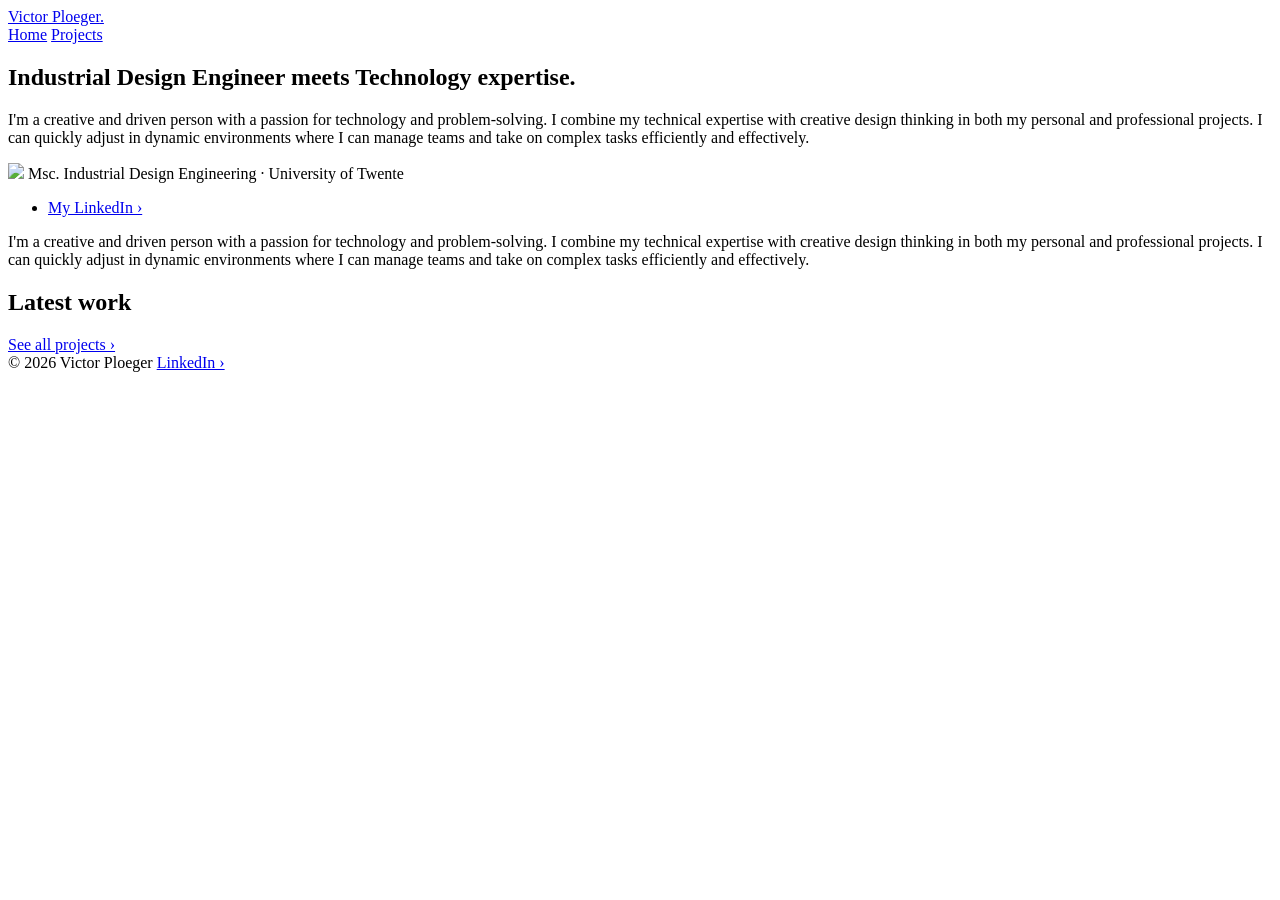
==== index.html @ f79a2fb4 "Add files via upload" ====
<!DOCTYPE html>
<html lang="en">
<head>
  <meta charset="UTF-8" />
  <meta name="viewport" content="width=device-width, initial-scale=1.0" />
  <title>Victor Ploeger - Portfolio</title>
  <meta name="description" content="Portfolio of Victor Ploeger." />
  <link rel="icon" type="image/png" href="assets/dot.png">
  <link rel="preconnect" href="https://fonts.googleapis.com" />
  <link rel="preconnect" href="https://fonts.gstatic.com" crossorigin />
  <link
    href="https://fonts.googleapis.com/css2?family=Fraunces:ital,wght@0,500;0,600;1,500&family=Karla:wght@400;500;700&display=swap"
    rel="stylesheet"
  />
  <link rel="stylesheet" href="css/style.css" />
</head>
<body>

  <header class="site-header">
    <div class="wrap">
      <a class="site-name" href="index.html">Victor Ploeger<span class="dot">.</span></a>
      <nav class="site-nav">
        <a href="index.html" aria-current="page">Home</a>
        <a href="projects.html">Projects</a>
      </nav>
    </div>
  </header>

  <main>
  
     <section class="hero wrap">
      <div class="hero-main">
        <h1 class="hero-lede">
          <span class="accent">Industrial Design Engineer</span>
		  meets
          <span class="accent">Technology expertise</span>.
        </h1>
		
		<p>I'm a creative and driven person with a passion
for technology and problem-solving. I combine
my technical expertise with creative design
thinking in both my personal and professional
projects. I can quickly adjust in
dynamic environments where I can manage
teams and take on complex tasks efficiently
and effectively.</p>

      </div>
	  
	  
      <div class="hero-aside">
		  <img
			class="hero-photo"
			src="assets/CVfoto.jpg"
		  />
		<span class="hero-role">Msc. Industrial Design Engineering &middot; University of Twente</span>
        <ul class="contact-list">
          <li><a href="https://www.linkedin.com/in/victorploeger" target="_blank" rel="noopener">My LinkedIn &rsaquo;</a></li>
        </ul>
        
      </div>
	  
    </section>
	<div class="hero-description">
	  <p>I'm a creative and driven person with a passion
for technology and problem-solving. I combine
my technical expertise with creative design
thinking in both my personal and professional
projects. I can quickly adjust in
dynamic environments where I can manage
teams and take on complex tasks efficiently
and effectively.</p>

      </div>

    <section class="featured wrap">
      <div class="section-heading">
        <h2>Latest work</h2>
        <a class="see-all" href="projects.html">See all projects &rsaquo;</a>
      </div>
      <div class="project-list" id="featured-grid">
        <!-- Filled in automatically from js/projects-data.js -->
      </div>
    </section>
  </main>

  <footer class="site-footer">
    <div class="wrap">
      <span>&copy; 2026 Victor Ploeger</span>
      <a href="https://www.linkedin.com/in/victorploeger" target="_blank" rel="noopener">LinkedIn &rsaquo;</a>
    </div>
  </footer>

  <dialog class="project-dialog" id="project-dialog">
    <div class="dialog-inner">
      <button class="dialog-close" id="dialog-close" type="button" aria-label="Close">&times;</button>
      <div id="dialog-gallery"></div>
      <div class="dialog-meta" id="dialog-meta"></div>
      <h2 class="dialog-title" id="dialog-title"></h2>
      <span class="dialog-role" id="dialog-role"></span>
      <div class="dialog-body" id="dialog-body"></div>
      <div class="tags dialog-tags" id="dialog-tags"></div>
      <div class="dialog-links" id="dialog-links"></div>
    </div>
  </dialog>
  <dialog class="lightbox" id="lightbox">
  <button class="dialog-close" id="lightbox-close" type="button" aria-label="Close">&times;</button>
  <img id="lightbox-img" src="" alt="" />
</dialog>

  <script src="js/projects-data.js"></script>
  <script src="js/render.js"></script>
</body>
</html>
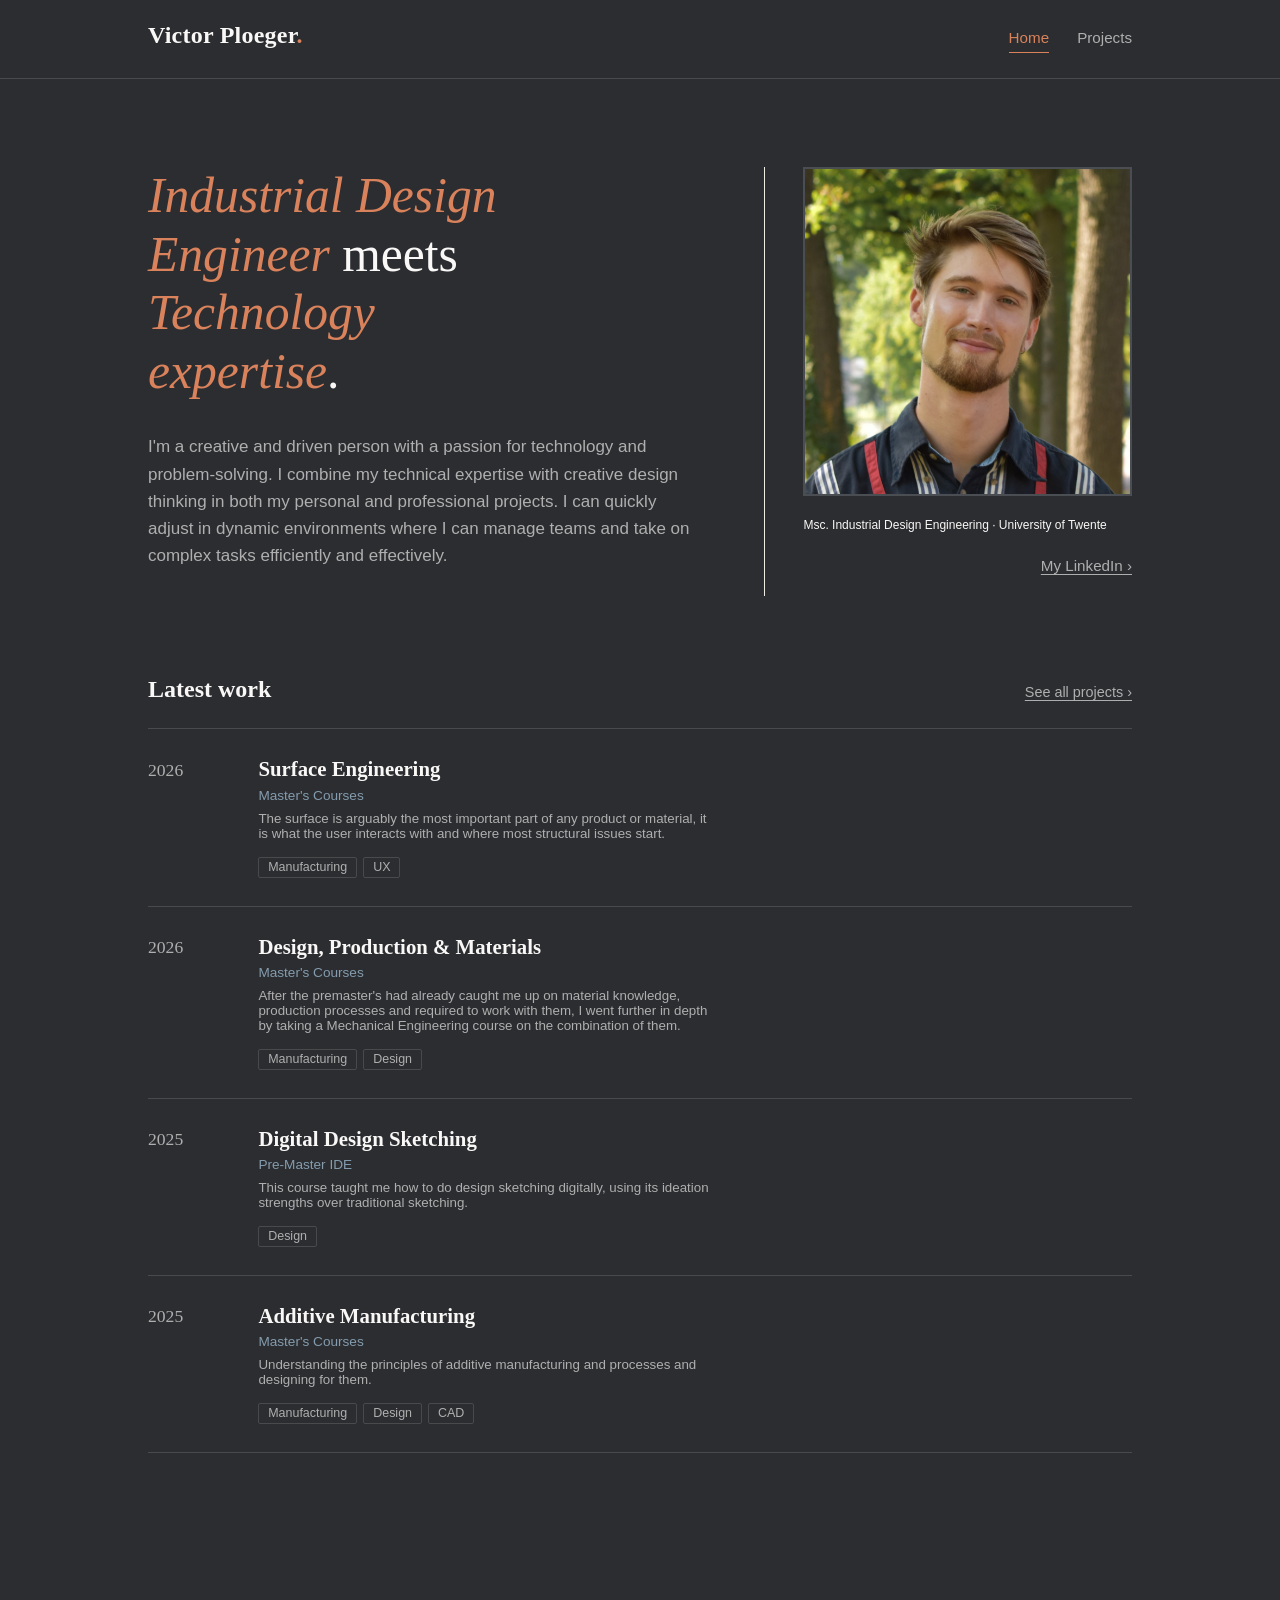
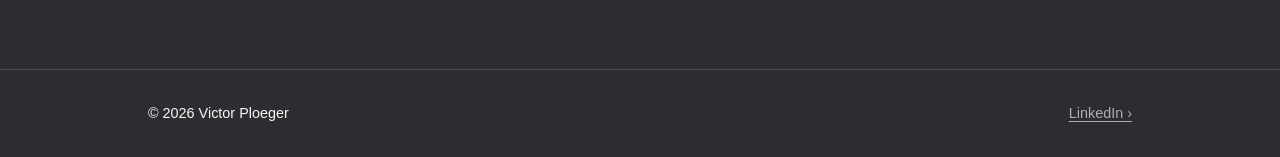
==== commit 8851ca47: "Fix first push" ====
--- a/index.html
+++ b/index.html
@@ -51,7 +51,7 @@
       <div class="hero-aside">
 		  <img
 			class="hero-photo"
-			src="assets/CVfoto.jpg"
+			src="assets/CVfoto.JPG"
 		  />
 		<span class="hero-role">Msc. Industrial Design Engineering &middot; University of Twente</span>
         <ul class="contact-list">
--- a/css/style.css
+++ b/css/style.css
@@ -0,0 +1,728 @@
+/* ---------------------------------------------------------------
+   Portfolio stylesheet — dark theme
+   -----------------------------------------------------------------
+   The six brand colours are defined once at the top. Below them,
+   a small set of semantic tokens (--bg, --surface, --text, etc.)
+   map those colours onto dark-mode roles — edit the mapping there
+   if you want to reassign what does what.
+----------------------------------------------------------------*/
+
+:root {
+  /* Brand palette */
+  --charcoal: #2B2D30;
+  --charcoal-soft: #4A4D52;
+  --offwhite: #F9F8F6;
+  --cream: #EFECE6;
+  --terracotta: #D9825B;
+  --slate: #849cae;
+
+  /* Semantic roles (dark theme) */
+  --bg: var(--charcoal);
+  --surface: var(--charcoal-soft);       /* cards, dialog, hover fills */
+  --text: var(--offwhite);
+  --text-muted: rgba(249, 248, 246, 0.64);
+  --border: rgba(249, 248, 246, 0.14);
+  --accent: var(--terracotta);
+  --accent-2: var(--slate);
+
+  /* Type */
+  --font-display: "Fraunces", Georgia, serif;
+  --font-body: "Karla", "Segoe UI", sans-serif;
+
+  /* Layout */
+  --content-width: 1080px;
+  --gutter: clamp(1.5rem, 4vw, 3rem);
+}
+
+* {
+  box-sizing: border-box;
+}
+
+html {
+  scroll-behavior: smooth;
+}
+
+body {
+  margin: 0;
+  background: var(--bg);
+  color: var(--text);
+  font-family: var(--font-body);
+  font-size: 17px;
+  line-height: 1.6;
+  -webkit-font-smoothing: antialiased;
+}
+
+body.dialog-open {
+  overflow: hidden;
+}
+
+img {
+  max-width: 100%;
+  display: block;
+}
+
+a {
+  color: var(--accent-2);
+  text-decoration-color: rgba(107, 135, 158, 0.5);
+  text-underline-offset: 3px;
+}
+
+a:hover {
+  text-decoration-color: currentColor;
+}
+
+a:focus-visible,
+button:focus-visible {
+  outline: 2px solid var(--accent-2);
+  outline-offset: 3px;
+}
+
+h1, h2, h3 {
+  font-family: var(--font-display);
+  font-weight: 600;
+  line-height: 1.15;
+  margin: 0;
+  color: var(--text);
+}
+
+p {
+  margin: 0 0 1rem;
+  max-width: 62ch;
+  color: var(--text-muted);
+}
+
+/* ---------------- Layout shell ---------------- */
+
+.wrap {
+  max-width: var(--content-width);
+  margin: 0 auto;
+  padding: 0 var(--gutter);
+}
+
+header.site-header {
+  padding: 1rem 0 1.5rem;
+  border-bottom: 1px solid var(--border);
+}
+
+header.site-header .wrap {
+  display: flex;
+  align-items: baseline;
+  justify-content: space-between;
+  gap: 1rem;
+}
+
+.site-name {
+  font-family: var(--font-display);
+  font-size: 1.5rem;
+  font-weight: 600;
+  color: var(--text);
+  text-decoration: none;
+  letter-spacing: 0.01em;
+}
+
+.site-name:hover {
+  color: var(--terracotta);
+}
+
+.site-name .dot {
+  color: var(--terracotta);
+}
+
+.site-name:hover .dot {
+  color: var(--text);
+}
+
+nav.site-nav {
+  display: flex;
+  gap: 1.75rem;
+}
+
+nav.site-nav a {
+  color: var(--text-muted);
+  font-size: 0.95rem;
+  text-decoration: none;
+  border-bottom: 1px solid transparent;
+  padding-bottom: 2px;
+  transition: border-color 0.15s ease, color 0.15s ease;
+}
+
+nav.site-nav a:hover,
+nav.site-nav a[aria-current="page"] {
+  color: var(--accent);
+  border-bottom-color: var(--accent);
+}
+
+footer.site-footer {
+  border-top: 1px solid var(--border);
+  margin-top: 5rem;
+  padding: 2rem 0 2rem;
+  color: var(--offwhite-soft);
+  font-size: 0.9rem;
+}
+
+footer.site-footer .wrap {
+  display: flex;
+  flex-wrap: wrap;
+  justify-content: space-between;
+  gap: 0.75rem;
+}
+
+footer.site-footer a {
+  color: var(--text-muted);
+  text-decoration: underline;
+}
+
+footer.site-footer a:hover {
+  color: var(--accent);
+}
+
+/* ---------------- Home: hero ---------------- */
+
+.hero {
+  padding-top: clamp(3rem, 8vw, 5.5rem);
+  padding-bottom: 4rem;
+  display: grid;
+  grid-template-columns: 1.5fr 1fr;
+  gap: clamp(2rem, 5vw, 4rem);
+}
+
+.hero-main {
+  display: flex;
+  flex-direction: column;
+}
+
+.hero img{
+	border: 2px solid var(--surface);
+}
+
+.hero-main p{
+	margin-top: 2rem;
+}
+
+.hero-lede {
+  font-family: var(--font-display);
+  font-size: clamp(2.1rem, 4.4vw, 3.1rem);
+  font-weight: 500;
+  line-height: 1.18;
+  max-width: 16ch;
+}
+
+.hero-lede .accent {
+  color: var(--terracotta);
+  font-style: italic;
+}
+
+.hero-aside {
+display: flex;
+  flex-direction: column;
+  border-left: 1px solid var(--cream);
+  padding-left: clamp(1.5rem, 3vw, 2.5rem);
+}
+
+.hero-aside p {
+  color: var(--text);
+  font-style: italic;
+  font-size: 0.98rem;
+}
+
+.hero-role {
+  display: block;
+  margin-top: 1.25rem;
+  font-size: 0.75rem;
+  color: var(--offwhite-soft);
+}
+
+
+.contact-list {
+  list-style: none;
+  padding: 0;
+  text-align: right;
+}
+
+.contact-list a {
+  color: var(--text-muted);
+  text-decoration: underline;
+  font-size: 0.95rem;
+}
+
+.contact-list a:hover {
+  color: var(--terracotta);
+}
+
+.hero-description {
+	display: none;
+}
+
+/* ---------------- Home: featured work ---------------- */
+
+.section-heading {
+  display: flex;
+  align-items: baseline;
+  justify-content: space-between;
+  gap: 1rem;
+  margin-bottom: 1.5rem;
+}
+
+.section-heading h2 {
+  font-size: 1.5rem;
+}
+
+.section-heading .see-all {
+  font-size: 0.9rem;
+  white-space: nowrap;
+  color: var(--text-muted);
+  text-decoration: underline;
+}
+
+.section-heading .see-all:hover {
+  color: var(--accent);
+}
+
+section.featured {
+  padding-top: 1rem;
+  padding-bottom: 4.5rem;
+}
+
+.featured-grid {
+  display: grid;
+  grid-template-columns: repeat(auto-fit, minmax(260px, 1fr));
+  gap: 1.5rem;
+}
+
+.featured-card {
+  border: 1px solid var(--border);
+  background: var(--surface);
+  padding: 1.5rem;
+  display: flex;
+  flex-direction: column;
+  gap: 0.6rem;
+  text-align: left;
+  font-family: inherit;
+  color: inherit;
+  cursor: pointer;
+  transition: border-color 0.15s ease, transform 0.15s ease;
+}
+
+.featured-card:hover {
+  border-color: var(--accent);
+}
+
+.featured-card h3 {
+  font-size: 1.15rem;
+}
+
+.featured-card .meta {
+  font-size: 0.8rem;
+  color: var(--text-muted);
+}
+
+.featured-card p {
+  color: var(--text-muted);
+  font-size: 0.95rem;
+  margin-bottom: 0.25rem;
+}
+
+.featured-card .tags {
+  margin-top: auto;
+}
+
+/* ---------------- Tags ---------------- */
+
+.tags {
+  list-style: none;
+  margin: 0;
+  padding: 0;
+  display: flex;
+  flex-wrap: wrap;
+  gap: 0.4rem;
+}
+
+.tag {
+  font-size: 0.78rem;
+  color: var(--text-muted);
+  border: 1px solid var(--border);
+  padding: 0.15rem 0.55rem;
+  border-radius: 2px;
+}
+
+/* ---------------- Projects index ---------------- */
+
+.page-intro {
+  padding: clamp(2.5rem, 6vw, 3.5rem) 0 1rem;
+}
+
+.page-intro h1 {
+  font-size: clamp(2rem, 4vw, 2.6rem);
+}
+
+.page-intro p {
+  color: var(--text-muted);
+  margin-top: 0.75rem;
+}
+
+.page-intro .highlight {
+  color: var(--cream);
+  font-style: italic;
+}
+
+.filter-bar {
+  display: flex;
+  flex-wrap: wrap;
+  gap: 0.5rem;
+  padding: 0.5rem 0 2.5rem;
+}
+
+.filter-chip {
+  font-family: var(--font-body);
+  font-size: 0.85rem;
+  color: var(--text-muted);
+  background: transparent;
+  border: 1px solid var(--border);
+  padding: 0.35rem 0.85rem;
+  border-radius: 2px;
+  cursor: pointer;
+  transition: background 0.15s ease, color 0.15s ease, border-color 0.15s ease;
+}
+
+.filter-chip:hover {
+  border-color: var(--accent);
+  color: var(--accent);
+}
+
+.filter-chip[aria-pressed="true"] {
+  background: var(--accent);
+  border-color: var(--accent);
+  color: var(--charcoal);
+}
+
+.project-list {
+  border-top: 1px solid var(--border);
+  padding-bottom: 4rem;
+}
+
+.project-row {
+  display: grid;
+  grid-template-columns: 4.5rem 1fr;
+  gap: clamp(1rem, 3vw, 2.5rem);
+  width: 100%;
+  padding: 1.75rem 0;
+  border-bottom: 1px solid var(--border);
+  background: transparent;
+  border-left: none;
+  border-right: none;
+  border-top: none;
+  text-align: left;
+  font-family: inherit;
+  color: inherit;
+  cursor: pointer;
+}
+
+.project-row:hover h3 {
+  color: var(--accent);
+}
+
+.project-row .year {
+  font-family: var(--font-display);
+  font-size: 1.1rem;
+  color: var(--text-muted);
+  padding-top: 0.15rem;
+}
+
+.project-row h3 {
+  font-size: 1.3rem;
+  margin-bottom: 0.4rem;
+  transition: color 0.15s ease;
+}
+
+.project-row .role {
+  font-size: 0.85rem;
+  color: var(--accent-2);
+  margin-bottom: 0.5rem;
+  display: block;
+}
+
+.project-row p {
+  color: var(--text-muted);
+}
+
+.project-row .tags {
+  margin: 0.75rem 0 0;
+}
+
+.project-row.is-hidden {
+  display: none;
+}
+
+.empty-state {
+  padding: 2.5rem 0;
+  color: var(--text-muted);
+  font-style: italic;
+}
+
+/* ---------------- Buttons ---------------- */
+
+.btn {
+  display: inline-block;
+  font-family: var(--font-body);
+  font-size: 0.9rem;
+  text-decoration: none;
+  padding: 0.6rem 1.2rem;
+  border: 1px solid var(--accent);
+  color: var(--accent);
+  border-radius: 2px;
+  transition: background 0.15s ease, color 0.15s ease;
+}
+
+.btn:hover {
+  background: var(--accent);
+  color: var(--charcoal);
+}
+
+/* ---------------- Project dialog ---------------- */
+
+.project-dialog {
+  width: min(800px, calc(100vw - 2.5rem));
+  max-height: calc(100vh - 4rem);
+  padding: 0;
+  border: 1px solid var(--border);
+  border-radius: 3px;
+  background: var(--bg);
+  color: var(--text);
+  overflow: hidden;
+}
+
+.project-dialog::backdrop {
+  background: rgba(20, 20, 21, 0.68);
+}
+
+.dialog-inner {
+  padding: clamp(1.5rem, 4vw, 2.5rem);
+  max-height: calc(100vh - 4rem);
+  overflow-y: auto;
+}
+
+.dialog-close {
+  position: sticky;
+  top: 0;
+  float: right;
+  background: var(--surface);
+  border: 1px solid var(--border);
+  color: var(--text);
+  width: 2.1rem;
+  height: 2.1rem;
+  border-radius: 2px;
+  font-size: 1.1rem;
+  line-height: 1;
+  cursor: pointer;
+  margin-left: 1rem;
+}
+
+.dialog-close:hover {
+  border-color: var(--accent);
+  color: var(--accent);
+}
+
+.dialog-gallery {
+  display: grid;
+  grid-template-columns: repeat(auto-fit, minmax(160px, 1fr));
+  gap: 0.6rem;
+  margin: 0 0 1.5rem;
+}
+
+.dialog-gallery img {
+  width: 100%;
+  height: 100%;
+
+  object-fit: cover;
+  border-radius: 2px;
+  border: none;
+}
+
+.dialog-gallery video {
+  width: 100%;
+  max-height: 300px;
+  border-radius: 2px;
+  border: none;
+}
+
+.dialog-meta {
+  font-size: 0.85rem;
+  color: var(--text-muted);
+  margin-bottom: 0.25rem;
+}
+
+.dialog-role {
+  font-size: 0.9rem;
+  color: var(--accent-2);
+  display: block;
+  margin-bottom: 1rem;
+}
+
+.dialog-title {
+  font-size: clamp(1.5rem, 3.5vw, 2rem);
+  margin-bottom: 0.35rem;
+  padding-right: 3rem;
+}
+
+.dialog-body p {
+  color: var(--text-muted);
+}
+
+.dialog-body p:last-child {
+  margin-bottom: 0;
+}
+
+.dialog-tags {
+  margin: 1.25rem 0;
+}
+
+.dialog-links {
+  display: flex;
+  flex-wrap: wrap;
+  gap: 0.75rem;
+  margin-top: 1.5rem;
+}
+
+
+/* ---------------- Zoomable image ---------------- */
+.zoomable {
+  position: relative;
+  display: inline-block;
+  padding: 0;
+  border: none;
+  background: none;
+  cursor: pointer;
+}
+
+.zoomable::after {
+  content: "";
+  position: absolute;
+  inset: 0;
+  background: rgba(43, 45, 48, 0.55);
+  opacity: 0;
+  transition: opacity 0.15s ease;
+}
+
+.zoomable::before {
+  content: "";
+  position: absolute;
+  top: 50%;
+  left: 50%;
+  width: 2rem;
+  height: 2rem;
+  transform: translate(-50%, -50%);
+  opacity: 0;
+  transition: opacity 0.15s ease;
+  z-index: 1;
+  background-image: url("data:image/svg+xml,%3Csvg xmlns='http://www.w3.org/2000/svg' viewBox='0 0 24 24' fill='none' stroke='%23F9F8F6' stroke-width='2'%3E%3Ccircle cx='11' cy='11' r='7'/%3E%3Cline x1='21' y1='21' x2='16.65' y2='16.65'/%3E%3C/svg%3E");
+  background-repeat: no-repeat;
+  background-position: center;
+  background-size: contain;
+}
+
+.zoomable:hover::after,
+.zoomable:hover::before {
+  opacity: 1;
+}
+
+.lightbox {
+  border: none;
+  background: transparent;
+  padding: 0;
+  max-width: 90vw;
+  max-height: 90vh;
+}
+
+.lightbox::backdrop {
+  background: rgba(20, 20, 21, 0.85);
+}
+
+.lightbox img {
+  max-width: 90vw;
+  max-height: 90vh;
+  object-fit: contain;
+  display: block;
+}
+
+.lightbox .dialog-close {
+  position: fixed;
+  top: 1.5rem;
+  right: 1.5rem;
+}
+
+/* ---------------- Responsive ---------------- */
+
+@media (max-width: 700px) {
+
+
+  .hero-body,
+  .page-intro, .hero-lede {
+    text-align: center;
+  }
+
+  .hero {
+    margin: 0 auto;
+	padding-left: 1rem;
+	padding-right: 1rem;
+	grid-template-columns: 1fr 1fr;
+  }
+
+  .hero-photo {
+    margin-left: auto;
+    margin-right: auto;
+	margin-top: auto;
+  }
+  
+  .hero-main p{
+	display: none;
+}
+
+.contact-list {
+  display: none;
+}
+
+.hero-description {
+	margin: 0 auto;
+	padding-left: 3rem;
+	padding-right: 2rem;
+	padding-bottom: 2rem;
+	display: block;
+}
+
+  .section-heading {
+	padding-left: 3rem;
+	padding-right: 2rem;
+  }
+
+  .featured-grid,
+  .filter-bar {
+    justify-content: center;
+  }
+
+  .project-row {
+	padding-left: 3rem;
+	padding-right: 2rem;
+    grid-template-columns: 1fr;
+    text-align: center;
+	
+  }
+
+  .project-row .tags {
+    justify-content: flex-start;
+  }
+
+  footer.site-footer .wrap {
+    justify-content: center;
+    flex-direction: column;
+    align-items: center;
+  }
+}
+
+@media (prefers-reduced-motion: reduce) {
+  html {
+    scroll-behavior: auto;
+  }
+  * {
+    transition: none !important;
+  }
+}
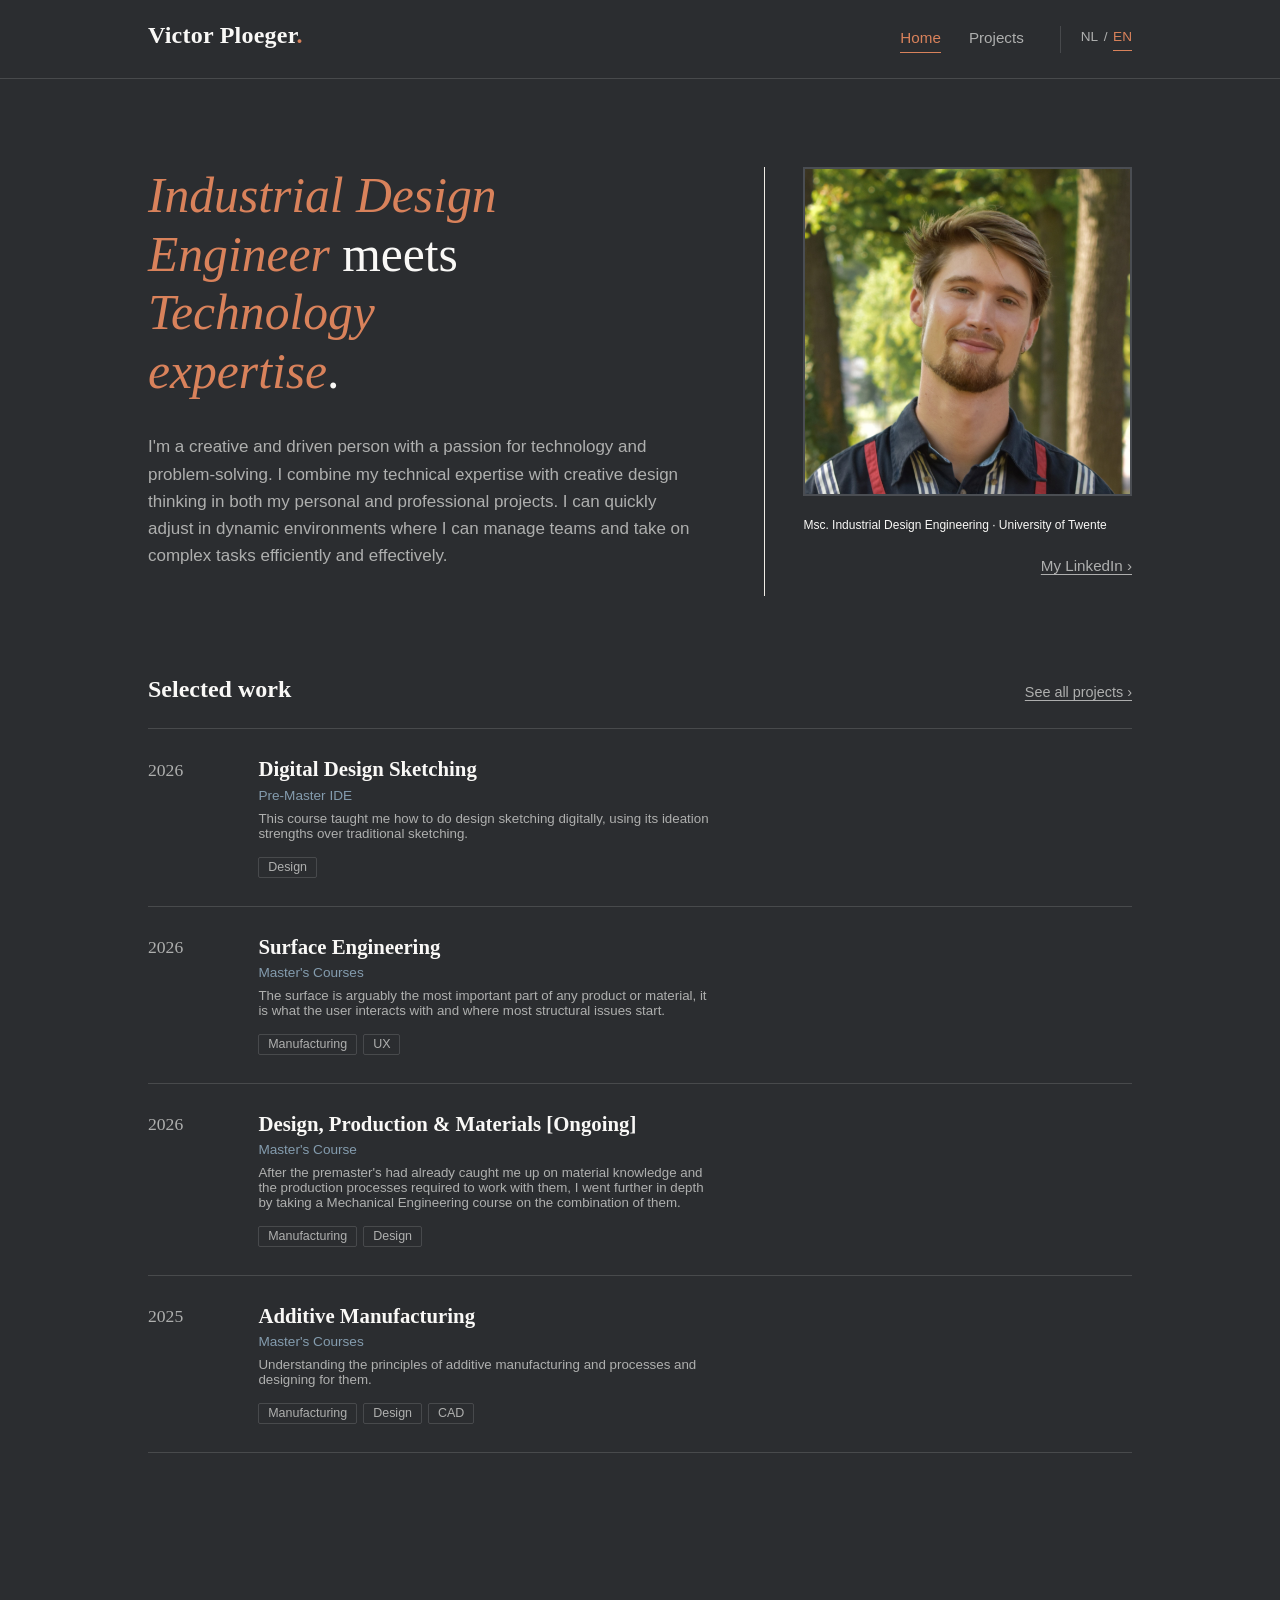
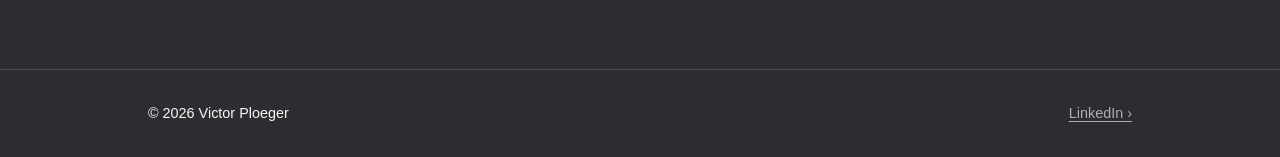
==== commit 260f51b2: "translated" ====
--- a/index.html
+++ b/index.html
@@ -14,15 +14,20 @@
   />
   <link rel="stylesheet" href="css/style.css" />
 </head>
-<body>
+<body data-title-key="title.home">
 
   <header class="site-header">
     <div class="wrap">
       <a class="site-name" href="index.html">Victor Ploeger<span class="dot">.</span></a>
       <nav class="site-nav">
-        <a href="index.html" aria-current="page">Home</a>
-        <a href="projects.html">Projects</a>
-      </nav>
+		  <a href="index.html" aria-current="page" data-i18n="nav.home">Home</a>
+		  <a href="projects.html" data-i18n="nav.projects">Projects</a>
+		  <div class="lang-switch" role="group" aria-label="Language" data-i18n-label="aria.language">
+			<button type="button" data-lang="nl" aria-pressed="false">NL</button>
+			<span aria-hidden="true">/</span>
+			<button type="button" data-lang="en" aria-pressed="false">EN</button>
+		  </div>
+		</nav>
     </div>
   </header>
 
@@ -30,13 +35,13 @@
   
      <section class="hero wrap">
       <div class="hero-main">
-        <h1 class="hero-lede">
+        <h1 class="hero-lede" data-i18n="hero.lede">
           <span class="accent">Industrial Design Engineer</span>
 		  meets
           <span class="accent">Technology expertise</span>.
         </h1>
 		
-		<p>I'm a creative and driven person with a passion
+		<p data-i18n="hero.body">I'm a creative and driven person with a passion
 for technology and problem-solving. I combine
 my technical expertise with creative design
 thinking in both my personal and professional
@@ -51,18 +56,19 @@
       <div class="hero-aside">
 		  <img
 			class="hero-photo"
-			src="assets/CVfoto.JPG"
+			src="assets/CVfoto.jpg"
+			data-i18n-alt="hero.photoAlt"
 		  />
 		<span class="hero-role">Msc. Industrial Design Engineering &middot; University of Twente</span>
         <ul class="contact-list">
-          <li><a href="https://www.linkedin.com/in/victorploeger" target="_blank" rel="noopener">My LinkedIn &rsaquo;</a></li>
+          <li><a href="https://www.linkedin.com/in/victorploeger" target="_blank" rel="noopener" data-i18n="hero.linkedin">My LinkedIn &rsaquo;</a></li>
         </ul>
         
       </div>
 	  
     </section>
 	<div class="hero-description">
-	  <p>I'm a creative and driven person with a passion
+	  <p data-i18n="hero.body">I'm a creative and driven person with a passion
 for technology and problem-solving. I combine
 my technical expertise with creative design
 thinking in both my personal and professional
@@ -75,8 +81,8 @@
 
     <section class="featured wrap">
       <div class="section-heading">
-        <h2>Latest work</h2>
-        <a class="see-all" href="projects.html">See all projects &rsaquo;</a>
+        <h2 data-i18n="featured.title">Latest work</h2>
+        <a class="see-all" href="projects.html" data-i18n="featured.seeAll">See all projects &rsaquo;</a>
       </div>
       <div class="project-list" id="featured-grid">
         <!-- Filled in automatically from js/projects-data.js -->
@@ -93,7 +99,7 @@
 
   <dialog class="project-dialog" id="project-dialog">
     <div class="dialog-inner">
-      <button class="dialog-close" id="dialog-close" type="button" aria-label="Close">&times;</button>
+      <button class="dialog-close" id="dialog-close" type="button" aria-label="Close" data-i18n-label="aria.close">&times;</button>
       <div id="dialog-gallery"></div>
       <div class="dialog-meta" id="dialog-meta"></div>
       <h2 class="dialog-title" id="dialog-title"></h2>
@@ -108,7 +114,8 @@
   <img id="lightbox-img" src="" alt="" />
 </dialog>
 
-  <script src="js/projects-data.js"></script>
-  <script src="js/render.js"></script>
+	<script src="js/projects-data.js"></script>
+	<script src="js/i18n.js"></script>
+	<script src="js/render.js"></script>
 </body>
 </html>
--- a/css/style.css
+++ b/css/style.css
@@ -718,6 +718,40 @@
   }
 }
 
+.lang-switch {
+  display: flex;
+  align-items: baseline;
+  gap: 0.35rem;
+  margin-left: 0.5rem;
+  padding-left: 1.25rem;
+  border-left: 1px solid var(--border);
+}
+
+.lang-switch span {
+  color: var(--text-muted);
+  font-size: 0.85rem;
+}
+
+.lang-switch button {
+  background: none;
+  border: none;
+  padding: 0 0 2px;
+  font: inherit;
+  font-size: 0.85rem;
+  color: var(--text-muted);
+  border-bottom: 1px solid transparent;
+  cursor: pointer;
+}
+
+.lang-switch button:hover {
+  color: var(--accent);
+}
+
+.lang-switch button[aria-pressed="true"] {
+  color: var(--accent);
+  border-bottom-color: var(--accent);
+}
+
 @media (prefers-reduced-motion: reduce) {
   html {
     scroll-behavior: auto;
@@ -725,4 +759,14 @@
   * {
     transition: none !important;
   }
-}
+	.lang-switch {
+    margin-left: 0;
+    padding-left: 0;
+    border-left: none;
+  }
+
+  nav.site-nav {
+    gap: 1rem;
+  }
+  
+}
